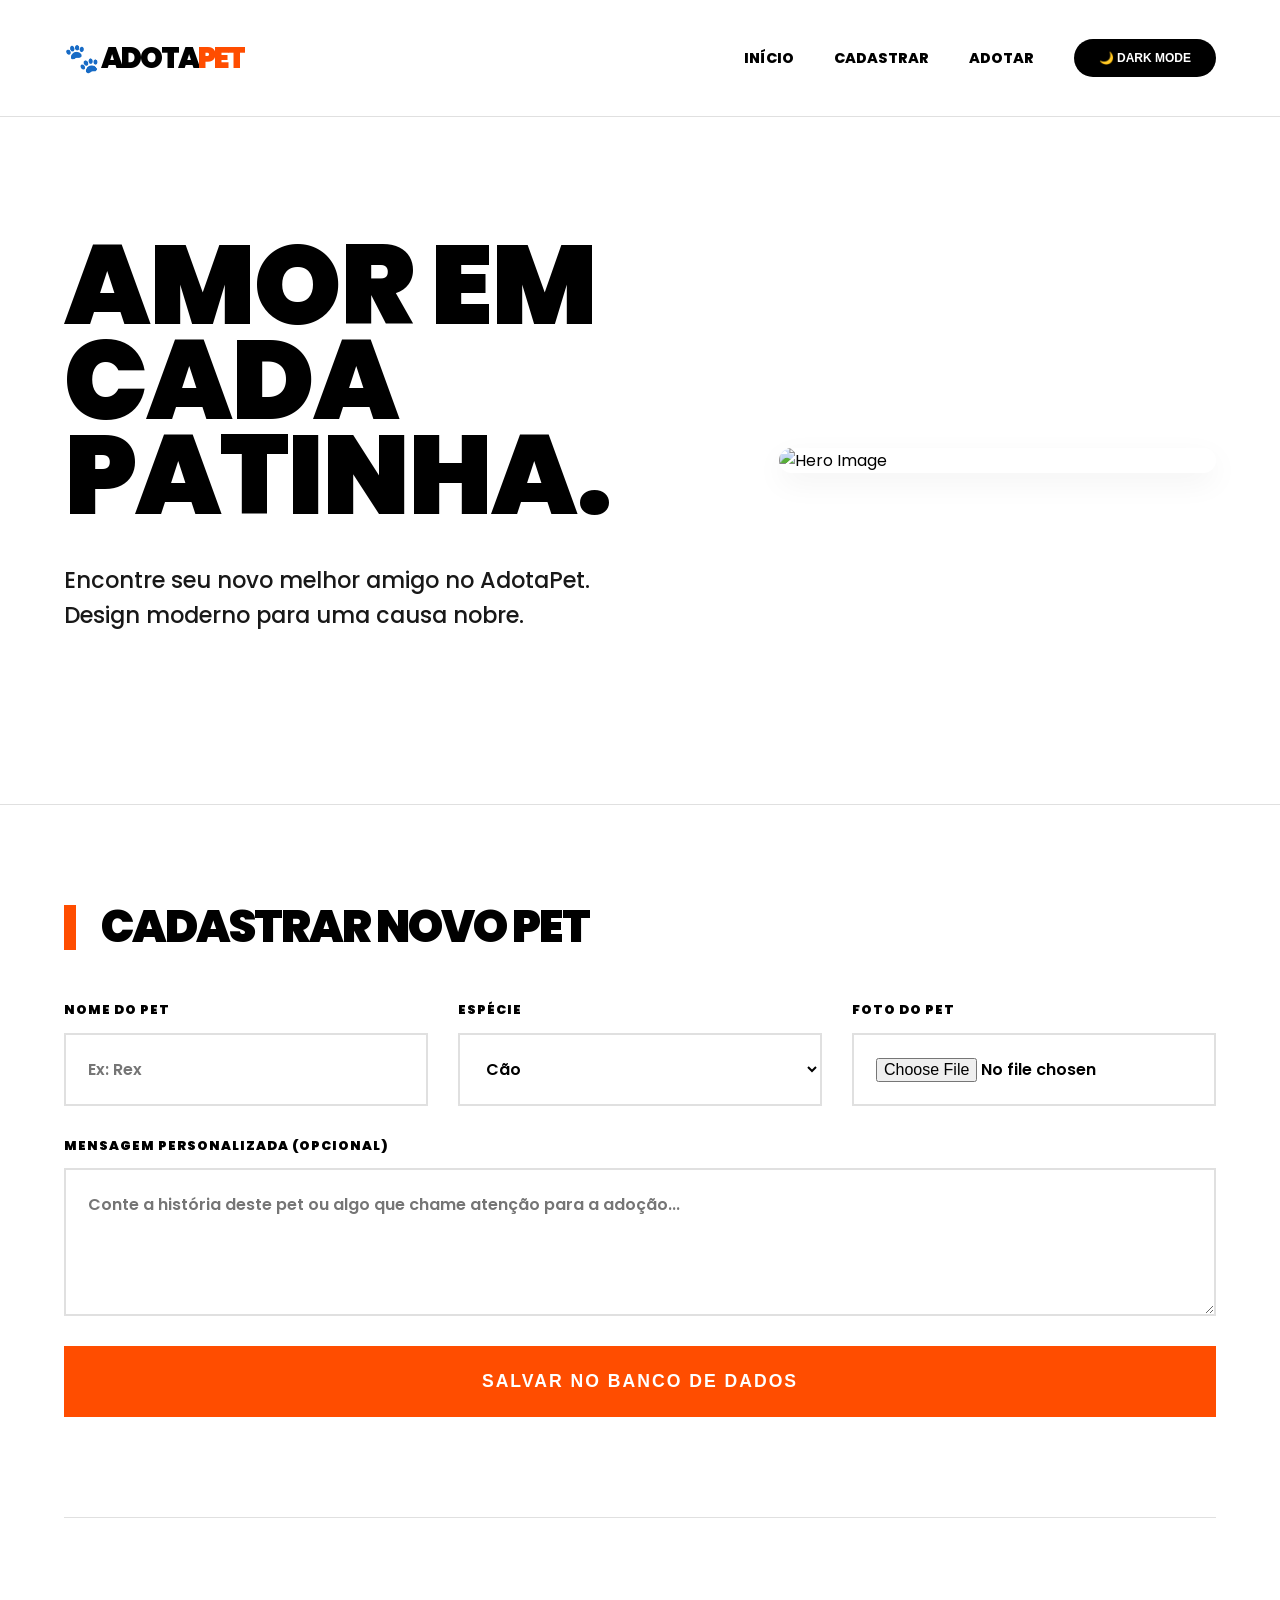
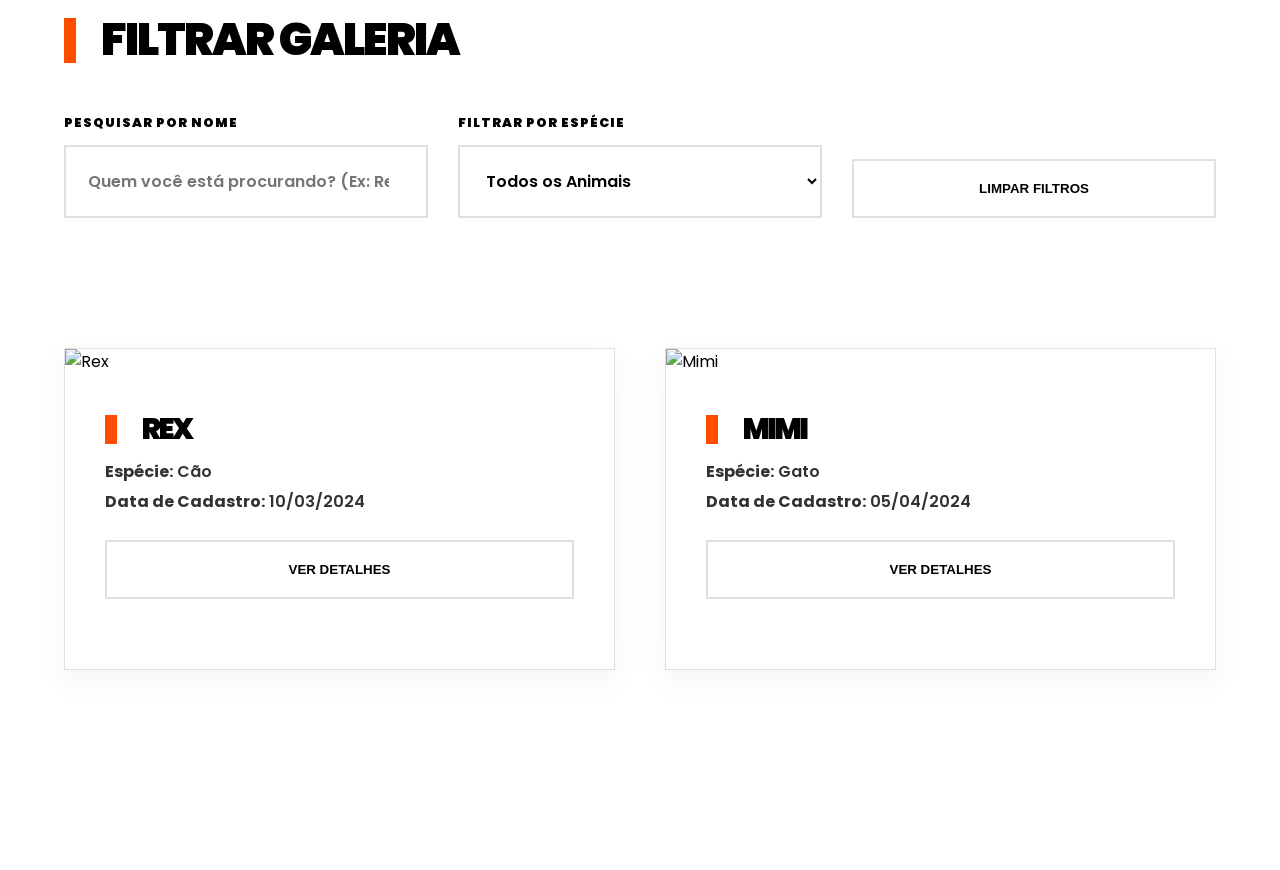
==== app/view/index.html @ d26a2101 "oi" ====
<!DOCTYPE html>
<html lang="pt-br">
<head>
    <meta charset="UTF-8">
    <meta name="viewport" content="width=device-width, initial-scale=1.0">
    <title>AdotaPet | Design & Adoção</title>
    <link href="https://fonts.googleapis.com/css2?family=Poppins:wght@400;600;800;900&display=swap" rel="stylesheet">
    <link rel="stylesheet" href="style.css">
</head>
<body>

<header>
    <div class="logo">
        <h1>🐾 Adota<span>Pet</span></h1>
    </div>
    <nav>
        <ul>
            <li><a href="#inicio">Início</a></li>
            <li><a href="#cadastro-ancora">Cadastrar</a></li>
            <li><a href="#adotar-ancora">Adotar</a></li>
            <li><button id="btn-dark-toggle">🌙 Dark Mode</button></li>
        </ul>
    </nav>
</header>

<section class="hero" id="inicio">
    <div class="hero-content">
        <h2>Amor em cada patinha.</h2>
        <p>Encontre seu novo melhor amigo no AdotaPet. Design moderno para uma causa nobre.</p>
    </div>
    <div class="hero-container-images">
        <img src="https://images.unsplash.com/photo-1548199973-03cce0bbc87b?auto=format&fit=crop&w=1200&q=80" alt="Hero Image">
    </div>
</section>

<main class="container-full">
    <section class="section-block" id="cadastro-ancora">
        <h3>Cadastrar Novo Pet</h3>
        <form id="meuFormulario">
            <div class="form-grid-extra">
                <div class="field">
                    <label for="nome">Nome do Pet</label>
                    <input type="text" id="nome" placeholder="Ex: Rex" required>
                </div>
                <div class="field">
                    <label for="categoria">Espécie</label>
                    <select id="categoria" required>
                        <option value="Cão">Cão</option>
                        <option value="Gato">Gato</option>
                    </select>
                </div>
                <div class="field">
                    <label for="foto">Foto do Pet</label>
                    <input type="file" id="foto" accept="image/*">
                </div>
            </div>
            <div class="field">
                <label for="custom-msg">Mensagem Personalizada (Opcional)</label>
                <textarea id="custom-msg" rows="4" placeholder="Conte a história deste pet ou algo que chame atenção para a adoção..."></textarea>
            </div>
            <button type="submit" class="btn-primary">Salvar no Banco de Dados</button>
        </form>
    </section>

    <hr class="divider-long">

    <section class="section-block" id="adotar-ancora">
        <h3>Filtrar Galeria</h3>
        <form id="formBusca" onsubmit="event.preventDefault();">
            <div class="form-grid-extra">
                <div class="field">
                    <label for="inputBusca">Pesquisar por Nome</label>
                    <input type="search" id="inputBusca" placeholder="Quem você está procurando? (Ex: Rex, Mimi...)">
                </div>
                <div class="field">
                    <label for="filtroEspecie">Filtrar por Espécie</label>
                    <select id="filtroEspecie">
                        <option value="Todos">Todos os Animais</option>
                        <option value="Cão">Apenas Cães</option>
                        <option value="Gato">Apenas Gatos</option>
                    </select>
                </div>
                <div class="field btn-align">
                    <button type="button" class="btn-secondary" onclick="resetarFiltros()">Limpar Filtros</button>
                </div>
            </div>
        </form>
    </section>

    <section class="section-block">
        <div class="animal-grid" id="listaItens">
            </div>
    </section>
</main>

<div id="modal-pet">
    <div class="modal-body">
        <div id="modal-conteudo"></div>
        <button onclick="document.getElementById('modal-pet').style.display='none'" class="btn-primary">Fechar Detalhes</button>
    </div>
</div>

<script src="controller.js"></script>
</body>
</html>
---- app/view/style.css ----
/* ==========================================================================
   ESTILO ADOTAPET - VERSÃO COMPLETA RESTAURADA (MODO FULL WIDTH)
   ========================================================================== */

:root {
    --primary: #000000;
    --accent: #ff4d00;
    --bg: #ffffff;
    --text: #000000;
    --card-bg: #ffffff;
    --border: #e0e0e0;
    --transition: all 0.4s cubic-bezier(0.25, 0.46, 0.45, 0.94);
    --font-main: 'Poppins', sans-serif;
    --shadow: 0 10px 30px rgba(0,0,0,0.05);
}

body.dark-theme {
    --bg: #000000;
    --text: #ffffff;
    --primary: #ffffff;
    --card-bg: #111111;
    --border: #333333;
    --shadow: 0 10px 30px rgba(0,0,0,0.5);
}

/* RESET E BASE */
* {
    margin: 0;
    padding: 0;
    box-sizing: border-box;
    outline: none;
}

html {
    scroll-behavior: smooth;
}

body {
    font-family: var(--font-main);
    background-color: var(--bg);
    color: var(--text);
    line-height: 1.6;
    transition: background-color 0.4s ease, color 0.4s ease;
    overflow-x: hidden;
}

h1, h2, h3 {
    font-weight: 900;
    text-transform: uppercase;
    letter-spacing: -2px;
}

/* HEADER EXTENSO */
header {
    padding: 35px 5%;
    display: flex;
    justify-content: space-between;
    align-items: center;
    border-bottom: 1px solid var(--border);
    position: sticky;
    top: 0;
    background-color: var(--bg);
    z-index: 1000;
    transition: var(--transition);
}

header h1 {
    font-size: 1.8rem;
}

header h1 span {
    color: var(--accent);
}

header nav ul {
    list-style: none;
    display: flex;
    gap: 40px;
    align-items: center;
}

header nav a {
    text-decoration: none;
    color: var(--text);
    font-weight: 800;
    text-transform: uppercase;
    font-size: 0.9rem;
    position: relative;
    transition: var(--transition);
}

header nav a::after {
    content: '';
    position: absolute;
    width: 0;
    height: 2px;
    bottom: -5px;
    left: 0;
    background-color: var(--accent);
    transition: var(--transition);
}

header nav a:hover::after {
    width: 100%;
}

#btn-dark-toggle {
    background-color: var(--primary);
    color: var(--bg);
    border: none;
    padding: 12px 25px;
    border-radius: 60px;
    cursor: pointer;
    font-weight: 900;
    text-transform: uppercase;
    font-size: 0.75rem;
    transition: var(--transition);
}

/* HERO SECTION - REFINADA */
.hero {
    padding: 120px 5%;
    display: flex;
    align-items: center;
    gap: 60px;
    border-bottom: 1px solid var(--border);
    background-color: var(--bg);
}

.hero-content {
    flex: 1.2;
}

.hero-content h2 {
    font-size: clamp(3.5rem, 10vw, 7rem);
    line-height: 0.85;
    margin-bottom: 40px;
}

.hero-content p {
    font-size: 1.4rem;
    max-width: 600px;
    margin-bottom: 50px;
    font-weight: 500;
    opacity: 0.9;
}

.hero-container-images {
    flex: 0.8;
    position: relative;
    overflow: hidden;
    border-radius: 30px;
    box-shadow: var(--shadow);
}

.hero-container-images img {
    width: 100%;
    display: block;
    transition: transform 0.8s cubic-bezier(0.2, 1, 0.3, 1);
}

.hero-container-images:hover img {
    transform: scale(1.1);
}

/* CONTAINER DE LARGURA TOTAL */
.container-full {
    width: 100%;
    padding: 100px 5%;
}

.section-block {
    width: 100%;
    max-width: 1400px;
    margin: 0 auto 100px auto;
}

.section-block h3 {
    font-size: 2.8rem;
    margin-bottom: 50px;
    border-left: 12px solid var(--accent);
    padding-left: 25px;
    line-height: 1;
}

/* FORMULÁRIO EM GRID LARGO */
.form-grid-extra {
    display: grid;
    grid-template-columns: repeat(auto-fit, minmax(300px, 1fr));
    gap: 30px;
}

.field {
    display: flex;
    flex-direction: column;
}

.btn-align {
    justify-content: flex-end;
}

label {
    display: block;
    font-weight: 900;
    text-transform: uppercase;
    font-size: 0.8rem;
    margin-bottom: 12px;
    letter-spacing: 1px;
}

input, select, textarea {
    width: 100%;
    padding: 22px;
    border: 2px solid var(--border);
    background-color: var(--card-bg);
    color: var(--text);
    margin-bottom: 30px;
    font-family: var(--font-main);
    font-weight: 600;
    font-size: 1rem;
    transition: var(--transition);
}

input:focus, select:focus, textarea:focus {
    border-color: var(--accent);
    box-shadow: 0 0 0 4px rgba(255, 77, 0, 0.1);
}

.divider-long {
    border: 0;
    border-top: 1px solid var(--border);
    margin: 100px 0;
}

/* ANIMAL GRID E CARDS ORIGINAIS */
.animal-grid {
    display: grid;
    grid-template-columns: repeat(auto-fill, minmax(380px, 1fr));
    gap: 50px;
}

.animal-card {
    background-color: var(--card-bg);
    border: 1px solid var(--border);
    transition: var(--transition);
    position: relative;
    box-shadow: var(--shadow);
}

.animal-card:hover {
    transform: translateY(-15px);
    border-color: var(--accent);
}

.animal-card img {
    width: 100%;
    height: 450px;
    object-fit: cover;
    transition: var(--transition);
}

.card-content {
    padding: 40px;
}

.card-content h3 {
    font-size: 1.8rem;
    margin-bottom: 15px;
}

.card-content p {
    font-weight: 600;
    font-size: 1rem;
    margin-bottom: 5px;
    opacity: 0.8;
}

/* MENSAGEM DE ERRO (BUSCA VAZIA) */
.mensagem-vazia {
    grid-column: 1 / -1;
    text-align: center;
    padding: 100px 20px;
    font-size: 2rem;
    font-weight: 900;
    text-transform: uppercase;
    color: var(--text);
    opacity: 0.4;
    letter-spacing: 2px;
}

/* BOTÕES ESTILIZADOS */
.btn-primary {
    background-color: var(--accent);
    color: #ffffff;
    padding: 25px;
    border: none;
    cursor: pointer;
    font-weight: 900;
    text-transform: uppercase;
    width: 100%;
    font-size: 1.1rem;
    letter-spacing: 2px;
    transition: var(--transition);
}

.btn-primary:hover {
    background-color: var(--primary);
    transform: translateY(-3px);
}

.btn-secondary {
    background-color: transparent;
    color: var(--text);
    padding: 20px;
    border: 2px solid var(--border);
    cursor: pointer;
    font-weight: 900;
    text-transform: uppercase;
    width: 100%;
    margin-bottom: 30px;
    transition: var(--transition);
}

.btn-secondary:hover {
    border-color: var(--accent);
    color: var(--accent);
}

.btn-remover {
    background: none;
    border: none;
    color: #cc0000;
    text-decoration: underline;
    font-weight: 900;
    text-transform: uppercase;
    font-size: 0.75rem;
    cursor: pointer;
    margin-top: 25px;
    display: inline-block;
}

/* MODAL RESTAURADO */
#modal-pet {
    display: none;
    position: fixed;
    top: 0; left: 0;
    width: 100%; height: 100%;
    background-color: rgba(0,0,0,0.92);
    z-index: 2000;
    align-items: center;
    justify-content: center;
    backdrop-filter: blur(5px);
}

.modal-body {
    background-color: var(--bg);
    padding: 80px;
    max-width: 700px;
    width: 90%;
    border: 1px solid var(--border);
    position: relative;
    animation: modalIn 0.5s cubic-bezier(0.16, 1, 0.3, 1);
}

@keyframes modalIn {
    from { opacity: 0; transform: translateY(50px); }
    to { opacity: 1; transform: translateY(0); }
}

/* RESPONSIVIDADE COMPLETA */
@media screen and (max-width: 1200px) {
    .hero { flex-direction: column; text-align: center; }
    .hero-content h2 { font-size: 4rem; }
    .hero-content p { margin: 0 auto 40px auto; }
}

@media screen and (max-width: 768px) {
    header nav ul { display: none; }
    .animal-grid { grid-template-columns: 1fr; }
    .section-block h3 { font-size: 1.8rem; }
}
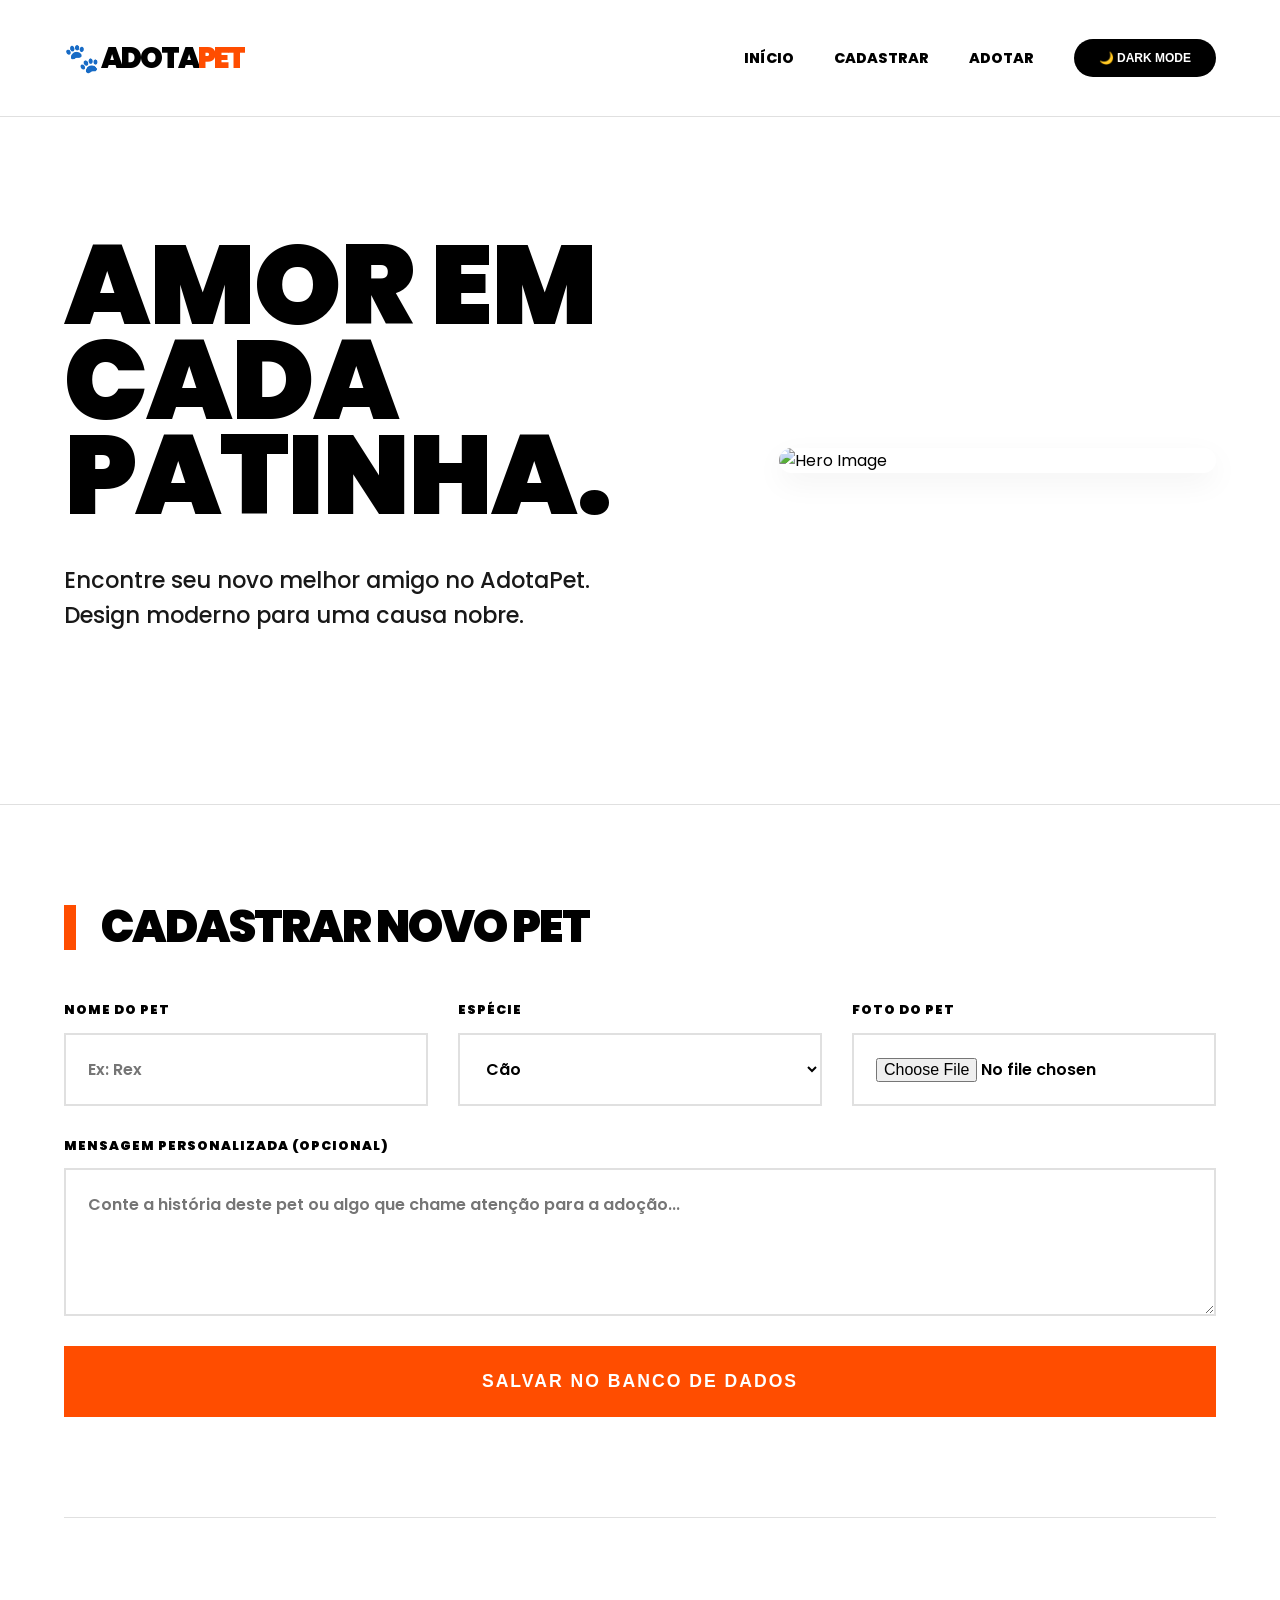
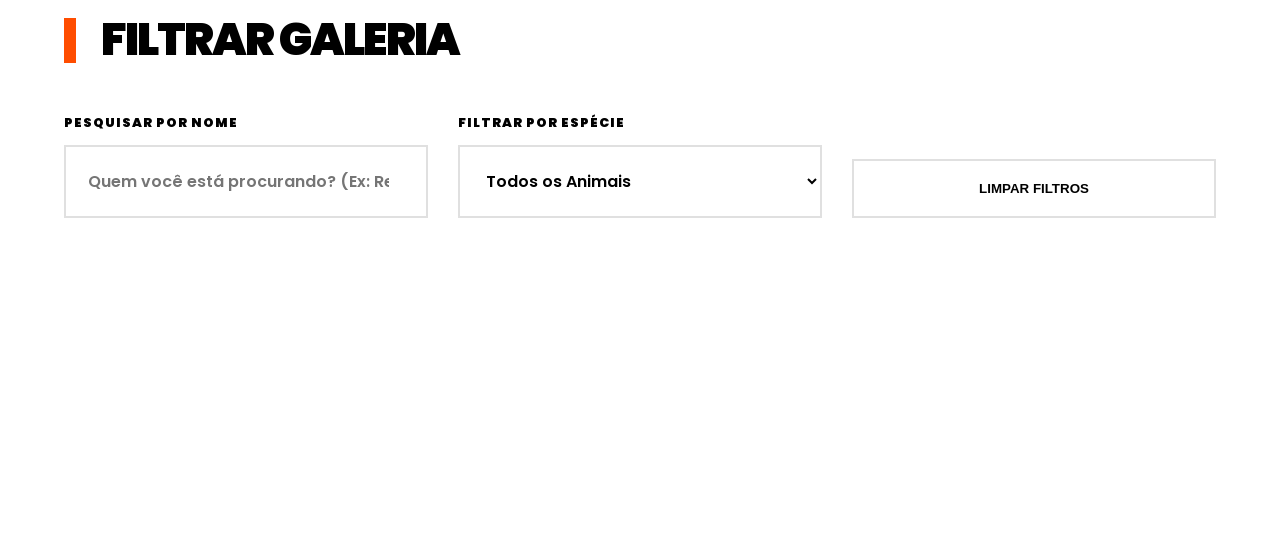
==== commit d390d5fc: "A" ====
--- a/app/view/index.html
+++ b/app/view/index.html
@@ -5,7 +5,12 @@
     <meta name="viewport" content="width=device-width, initial-scale=1.0">
     <title>AdotaPet | Design & Adoção</title>
     <link href="https://fonts.googleapis.com/css2?family=Poppins:wght@400;600;800;900&display=swap" rel="stylesheet">
-    <link rel="stylesheet" href="style.css">
+   <link rel="stylesheet" href="style.css">
+<link rel="stylesheet" href="/app/view/style.css?v=1">
+<script src="/app/view/db.js?v=1"></script>
+<script src="/app/view/controller.js?v=1"></script>
+<script src="/app/view/script.js?v=1"></script>
+<link rel="stylesheet" href="/app/view/style.css">
 </head>
 <body>
 
@@ -101,5 +106,9 @@
 </div>
 
 <script src="controller.js"></script>
+
+<script src="/app/view/db.js"></script>
+<script src="/app/view/controller.js"></script>
+<script src="/app/view/script.js"></script>
 </body>
 </html>
